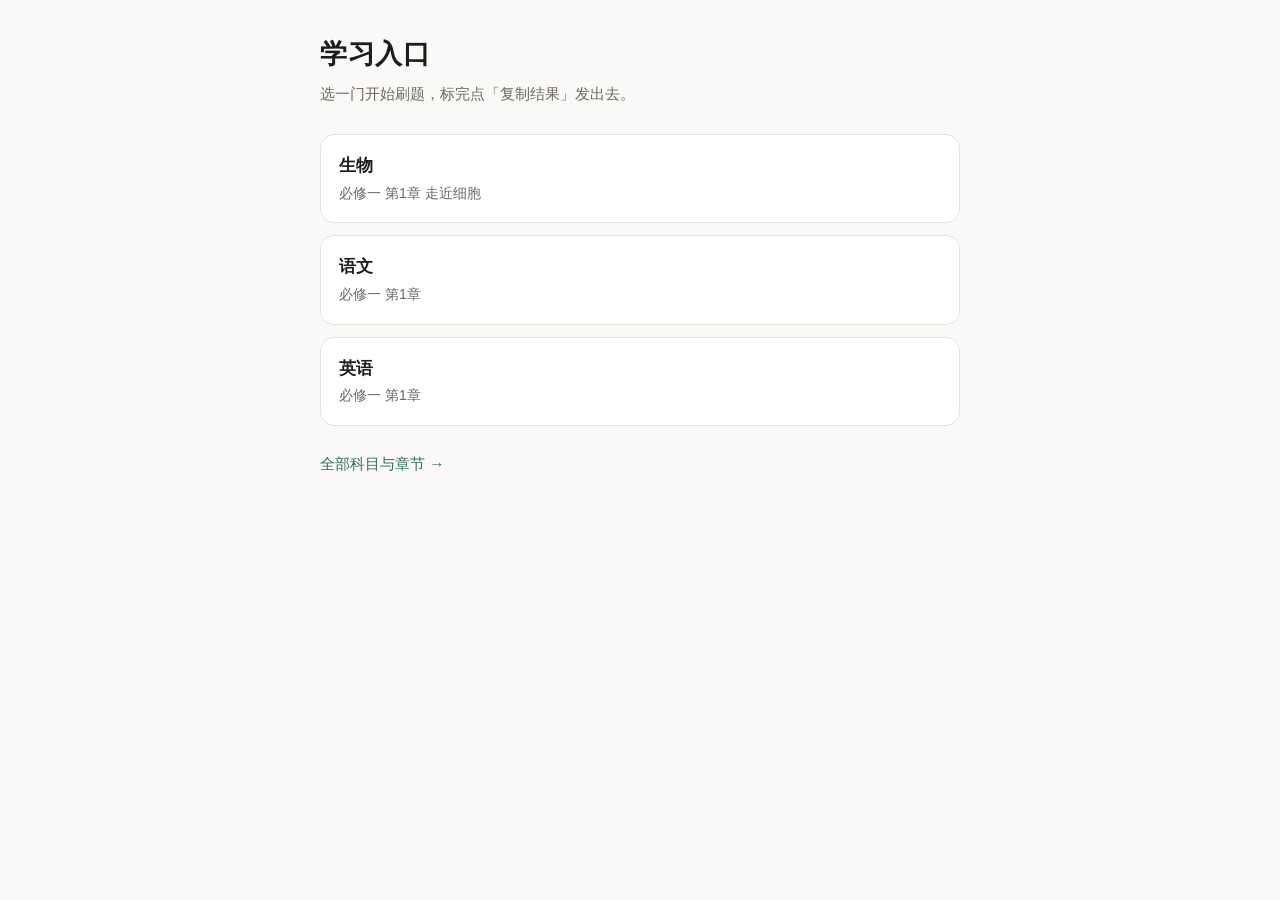
==== learn/index.html @ 6da57e15 "Add /learn entry page" ====
<!DOCTYPE html>
<html lang="zh-CN">
<head>
<meta charset="utf-8">
<meta name="viewport" content="width=device-width,initial-scale=1,viewport-fit=cover">
<meta name="apple-mobile-web-app-capable" content="yes">
<title>学习入口</title>
<style>
  :root { --bg:#faf9f7; --fg:#1d1c1a; --muted:#6b6862; --card:#fff; --line:#e6e2db; --accent:#2f6f5e; }
  @media (prefers-color-scheme: dark) {
    :root { --bg:#151412; --fg:#ece9e3; --muted:#9b968d; --card:#1f1d1a; --line:#302d28; --accent:#7fc3ae; }
  }
  * { box-sizing:border-box; }
  body { margin:0; background:var(--bg); color:var(--fg);
    font-family:-apple-system,BlinkMacSystemFont,"Segoe UI","PingFang SC","Hiragino Sans GB","Microsoft YaHei",sans-serif;
    line-height:1.6; padding:32px 20px 56px; }
  .wrap { max-width:640px; margin:0 auto; }
  h1 { font-size:1.7rem; margin:0 0 6px; letter-spacing:.02em; }
  .sub { color:var(--muted); margin:0 0 28px; font-size:.95rem; }
  .grid { display:grid; gap:12px; }
  .card { display:flex; flex-direction:column; gap:2px; text-decoration:none;
    background:var(--card); border:1px solid var(--line); border-radius:14px;
    padding:18px 18px; color:inherit; transition:border-color .15s, transform .15s; }
  .card:hover { border-color:var(--accent); transform:translateY(-1px); }
  .card strong { font-size:1.05rem; }
  .card span { color:var(--muted); font-size:.88rem; }
  .all { display:inline-block; margin-top:26px; color:var(--accent); text-decoration:none; font-size:.95rem; }
  .all:hover { text-decoration:underline; }
</style>
</head>
<body>
<div class="wrap">
  <h1>学习入口</h1>
  <p class="sub">选一门开始刷题，标完点「复制结果」发出去。</p>
  <div class="grid">
    <a class="card" href="../bio/1-1/"><strong>生物</strong><span>必修一 第1章 走近细胞</span></a>
    <a class="card" href="../chinese/1-1/"><strong>语文</strong><span>必修一 第1章</span></a>
    <a class="card" href="../english/1-1/"><strong>英语</strong><span>必修一 第1章</span></a>
  </div>
  <a class="all" href="../index.html">全部科目与章节 →</a>
</div>
</body>
</html>
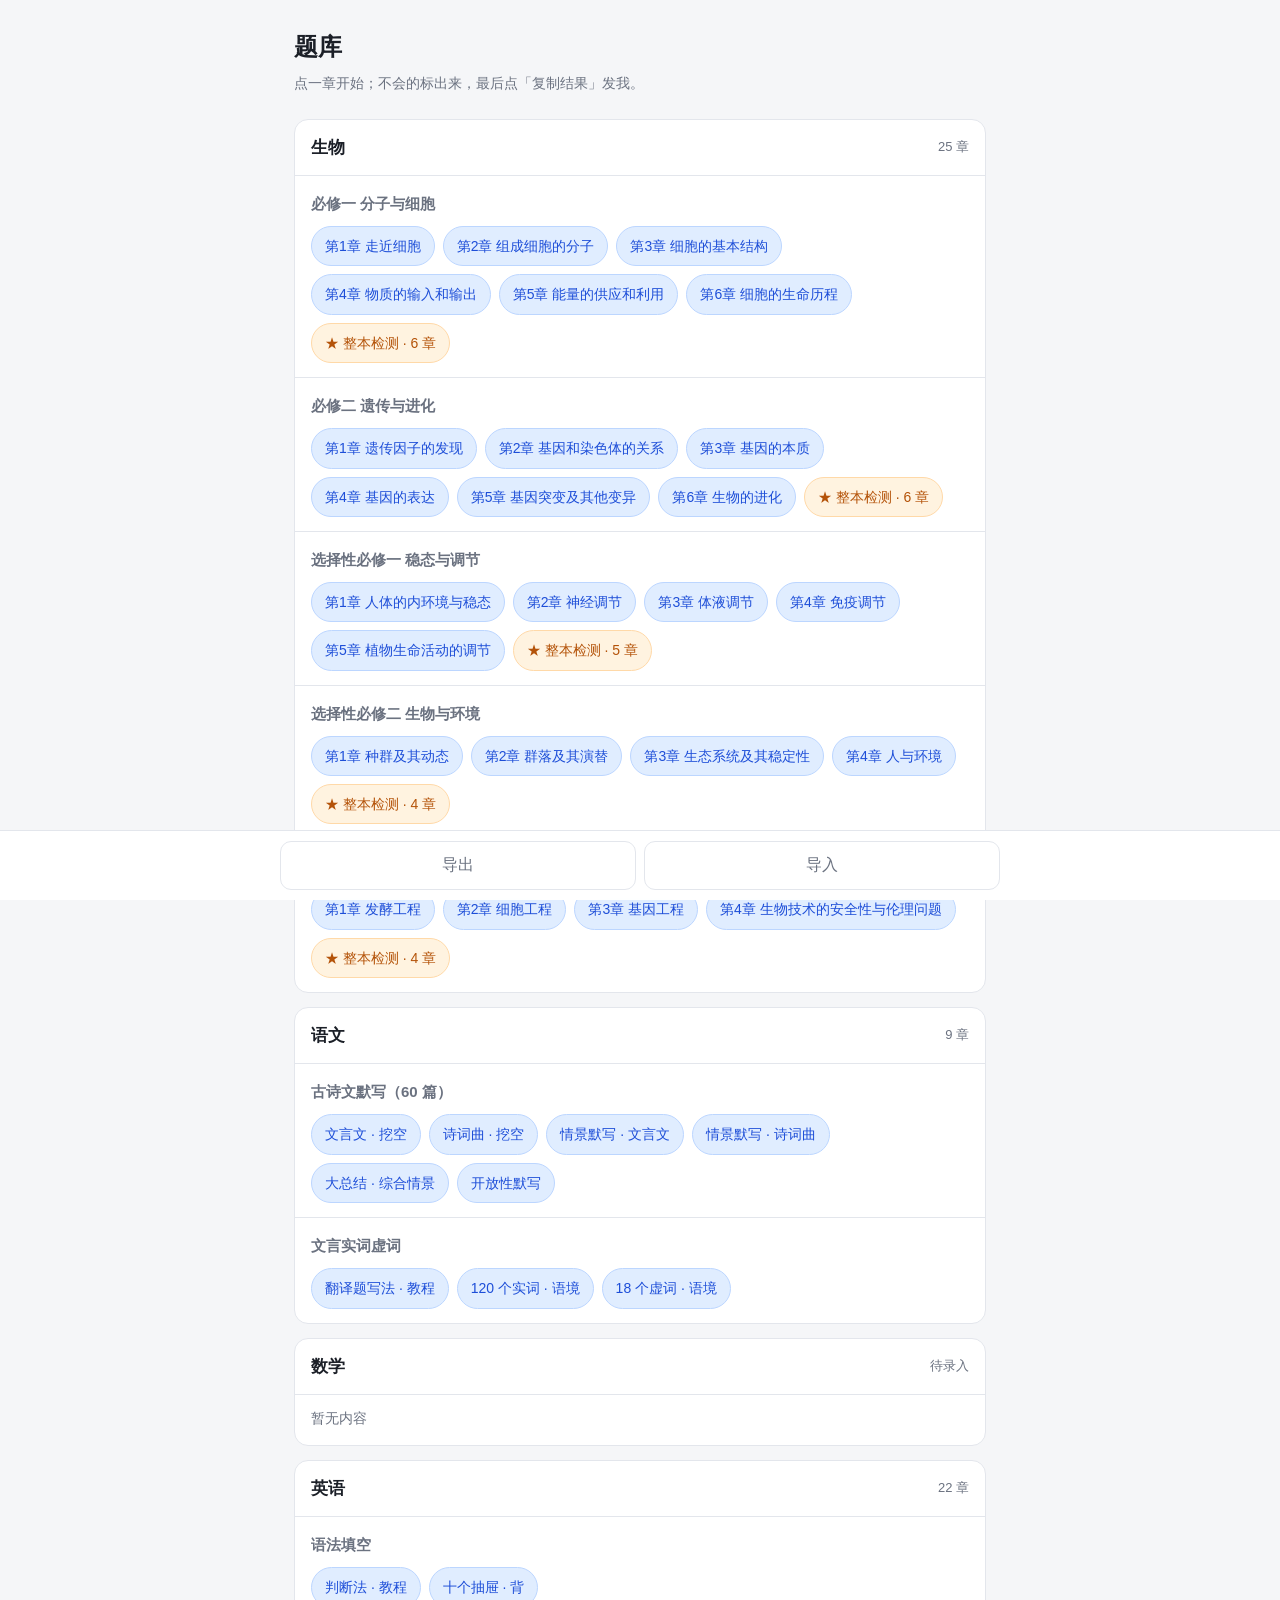
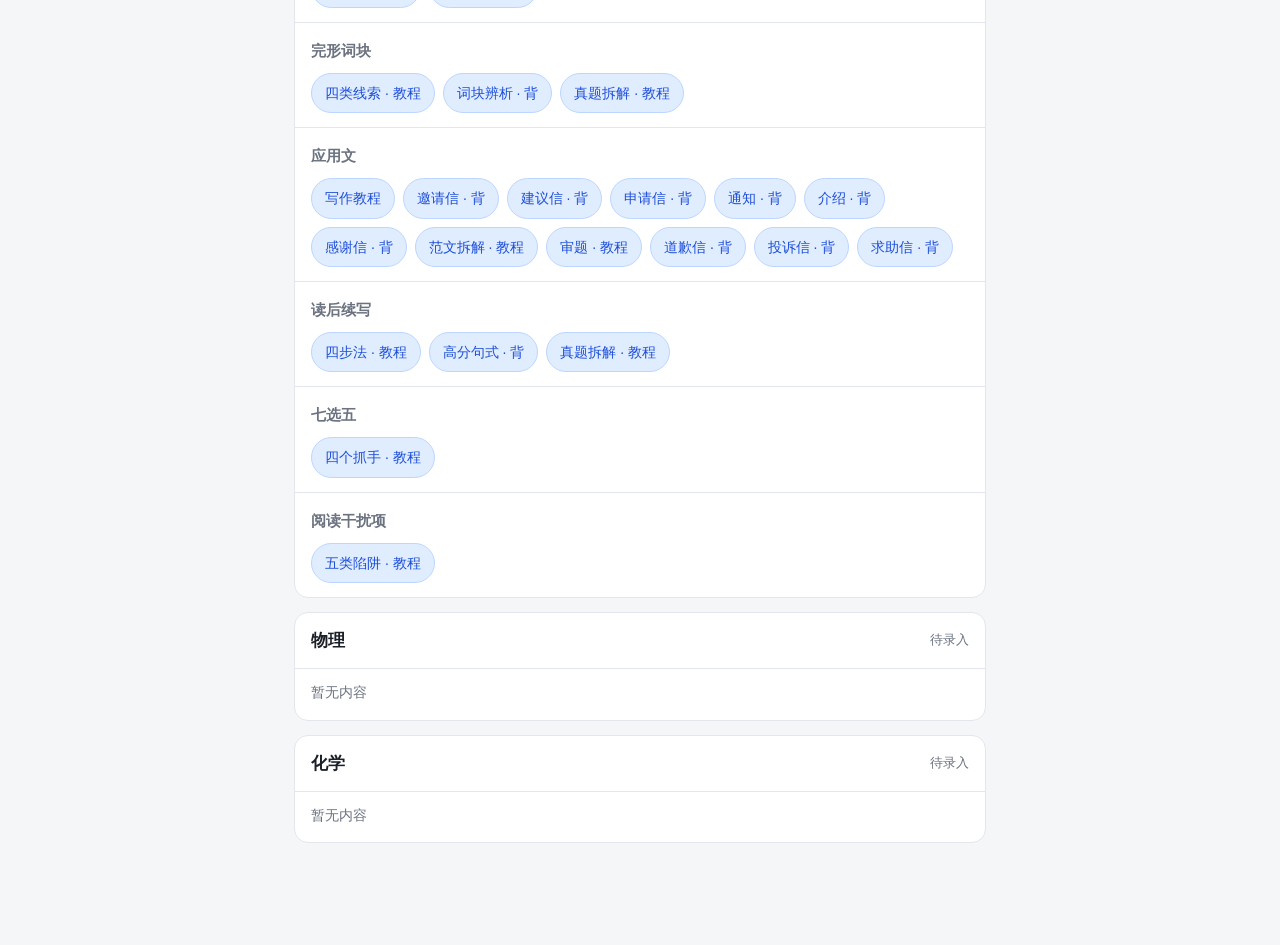
==== commit d0108bd2: "Move quiz site to /learn, replace root with blank Cloudflare page" ====
--- a/learn/index.html
+++ b/learn/index.html
@@ -4,40 +4,18 @@
 <meta charset="utf-8">
 <meta name="viewport" content="width=device-width,initial-scale=1,viewport-fit=cover">
 <meta name="apple-mobile-web-app-capable" content="yes">
-<title>学习入口</title>
-<style>
-  :root { --bg:#faf9f7; --fg:#1d1c1a; --muted:#6b6862; --card:#fff; --line:#e6e2db; --accent:#2f6f5e; }
-  @media (prefers-color-scheme: dark) {
-    :root { --bg:#151412; --fg:#ece9e3; --muted:#9b968d; --card:#1f1d1a; --line:#302d28; --accent:#7fc3ae; }
-  }
-  * { box-sizing:border-box; }
-  body { margin:0; background:var(--bg); color:var(--fg);
-    font-family:-apple-system,BlinkMacSystemFont,"Segoe UI","PingFang SC","Hiragino Sans GB","Microsoft YaHei",sans-serif;
-    line-height:1.6; padding:32px 20px 56px; }
-  .wrap { max-width:640px; margin:0 auto; }
-  h1 { font-size:1.7rem; margin:0 0 6px; letter-spacing:.02em; }
-  .sub { color:var(--muted); margin:0 0 28px; font-size:.95rem; }
-  .grid { display:grid; gap:12px; }
-  .card { display:flex; flex-direction:column; gap:2px; text-decoration:none;
-    background:var(--card); border:1px solid var(--line); border-radius:14px;
-    padding:18px 18px; color:inherit; transition:border-color .15s, transform .15s; }
-  .card:hover { border-color:var(--accent); transform:translateY(-1px); }
-  .card strong { font-size:1.05rem; }
-  .card span { color:var(--muted); font-size:.88rem; }
-  .all { display:inline-block; margin-top:26px; color:var(--accent); text-decoration:none; font-size:.95rem; }
-  .all:hover { text-decoration:underline; }
-</style>
+<title>题库</title>
+<link rel="stylesheet" href="assets/app.css?v=496ea648">
 </head>
-<body>
+<body data-page="home">
 <div class="wrap">
-  <h1>学习入口</h1>
-  <p class="sub">选一门开始刷题，标完点「复制结果」发出去。</p>
-  <div class="grid">
-    <a class="card" href="../bio/1-1/"><strong>生物</strong><span>必修一 第1章 走近细胞</span></a>
-    <a class="card" href="../chinese/1-1/"><strong>语文</strong><span>必修一 第1章</span></a>
-    <a class="card" href="../english/1-1/"><strong>英语</strong><span>必修一 第1章</span></a>
+  <div class="home-head">
+    <h1>题库</h1>
+    <p>点一章开始；不会的标出来，最后点「复制结果」发我。</p>
   </div>
-  <a class="all" href="../index.html">全部科目与章节 →</a>
+  <div id="root"></div>
 </div>
+<div class="toast"></div>
+<script src="assets/app.js?v=496ea648"></script>
 </body>
-</html>+</html>
--- a/learn/assets/app.css
+++ b/learn/assets/app.css
@@ -0,0 +1,104 @@
+:root{
+  --bg:#f5f6f8; --card:#fff; --line:#e3e6ec; --fg:#1b1f27; --dim:#6b7280;
+  --a:#2563eb; --ok:#16a34a; --mid:#d97706; --bad:#dc2626;
+}
+*{box-sizing:border-box;-webkit-tap-highlight-color:transparent}
+html,body{margin:0;padding:0}
+body{
+  background:var(--bg);color:var(--fg);
+  font:16px/1.6 -apple-system,BlinkMacSystemFont,"PingFang SC","Microsoft YaHei",sans-serif;
+  padding-bottom:88px;
+}
+a{color:var(--a);text-decoration:none}
+.wrap{max-width:720px;margin:0 auto;padding:0 14px}
+
+/* ---------- 首页 ---------- */
+.home-head{padding:28px 0 10px}
+.home-head h1{font-size:24px;margin:0 0 6px}
+.home-head p{margin:0;color:var(--dim);font-size:14px}
+.subj{background:var(--card);border:1px solid var(--line);border-radius:14px;margin:14px 0;overflow:hidden}
+.subj > h2{font-size:17px;margin:0;padding:14px 16px;border-bottom:1px solid var(--line);display:flex;justify-content:space-between;align-items:center}
+.subj > h2 .st{font-size:13px;color:var(--dim);font-weight:400}
+.book{padding:10px 16px 14px;border-bottom:1px solid var(--line)}
+.book:last-child{border-bottom:0}
+.book h3{font-size:15px;margin:6px 0 10px;color:var(--dim);font-weight:600}
+.chips{display:flex;flex-wrap:wrap;gap:8px}
+.chip{display:inline-block;padding:8px 13px;border-radius:999px;background:#eef2f7;color:var(--fg);font-size:14px;border:1px solid var(--line)}
+.chip.on{background:#e0edff;border-color:#bcd6ff;color:#1d4ed8}
+.chip.rev{background:#fff3e0;border-color:#ffd9a8;color:#b45309}
+.chip.rev::before{content:'★ '}
+.chip.off{background:#f5f5f5;color:#a0a4ab}
+.empty{color:var(--dim);font-size:14px;padding:2px 0}
+
+/* ---------- 章节页 ---------- */
+.bar{position:sticky;top:0;z-index:20;background:rgba(245,246,248,.94);backdrop-filter:blur(10px);border-bottom:1px solid var(--line)}
+.bar-in{max-width:720px;margin:0 auto;padding:10px 14px 8px}
+.bar-top{display:flex;align-items:baseline;gap:8px;justify-content:space-between}
+.bar-top .t{font-size:16px;font-weight:600}
+.bar-top .t small{display:block;font-weight:400;color:var(--dim);font-size:12px;margin-top:1px}
+.bar-top .p{font-size:13px;color:var(--dim);white-space:nowrap;padding-left:8px}
+.pbar{height:4px;background:#e6e9ef;border-radius:99px;margin-top:8px;overflow:hidden}
+.pbar i{display:block;height:100%;width:0;background:var(--a);transition:width .25s}
+.filters{display:flex;gap:6px;margin-top:8px;overflow-x:auto;-webkit-overflow-scrolling:touch;padding-bottom:2px}
+.filters .chip{padding:6px 11px;font-size:13px;white-space:nowrap;flex:0 0 auto}
+
+.qs{padding:12px 0 0}
+.q{background:var(--card);border:1px solid var(--line);border-radius:12px;padding:12px 13px;margin:0 0 10px}
+.q.m1{border-left:4px solid var(--ok)}
+.q.m2{border-left:4px solid var(--mid)}
+.q.m3{border-left:4px solid var(--bad)}
+.q .hd{display:flex;gap:8px;align-items:flex-start}
+.q .no{flex:0 0 auto;font-size:12px;color:#fff;background:#9aa3af;border-radius:6px;padding:2px 6px;margin-top:3px;font-variant-numeric:tabular-nums}
+.q.m1 .no{background:var(--ok)}.q.m2 .no{background:var(--mid)}.q.m3 .no{background:var(--bad)}
+.q .tx{flex:1;font-size:15.5px;line-height:1.55}
+.q .src{display:inline-block;font-size:11px;color:#1d4ed8;background:#e8f0ff;border-radius:5px;padding:1px 6px;margin:0 6px 4px 0;font-variant-numeric:tabular-nums}
+.q .tag{display:inline-block;font-size:11px;color:var(--dim);background:#f1f3f7;border-radius:5px;padding:1px 6px;margin-bottom:4px}
+.q .ans{display:none;margin-top:9px;padding:9px 11px;background:#f7f9fc;border:1px dashed #d7dde7;border-radius:9px;font-size:14px;color:#334155;white-space:pre-wrap}
+.q.open .ans{display:block}
+.q .ops{display:flex;gap:6px;margin-top:10px;flex-wrap:wrap}
+.op{flex:1 1 0;min-width:74px;padding:9px 4px;text-align:center;font-size:14px;border-radius:9px;border:1px solid var(--line);background:#fff;color:var(--fg);cursor:pointer}
+.op.ans{background:#eef5ff;border-color:#bcd6ff;color:#1d4ed8;font-weight:600;flex:0 0 auto;min-width:88px}
+.q .tx.tap{cursor:pointer}
+.op.s1{background:var(--ok);border-color:var(--ok);color:#fff}
+.op.s2{background:var(--mid);border-color:var(--mid);color:#fff}
+.op.s3{background:var(--bad);border-color:var(--bad);color:#fff}
+
+.footbar{position:fixed;left:0;right:0;bottom:0;z-index:30;background:rgba(255,255,255,.97);backdrop-filter:blur(10px);border-top:1px solid var(--line);padding:10px 14px calc(10px + env(safe-area-inset-bottom))}
+.footbar-in{max-width:720px;margin:0 auto;display:flex;gap:8px}
+.btn{flex:1;padding:13px 10px;border-radius:11px;border:1px solid var(--line);background:#fff;font-size:16px;font-weight:600;cursor:pointer;color:var(--fg)}
+.btn.primary{background:var(--a);border-color:var(--a);color:#fff}
+.btn.ghost{flex:0 0 auto;padding:13px 16px;color:var(--dim);font-weight:400}
+
+.toast{position:fixed;left:50%;bottom:104px;transform:translateX(-50%) translateY(10px);background:#111827;color:#fff;padding:10px 16px;border-radius:10px;font-size:14px;opacity:0;pointer-events:none;transition:opacity .2s,transform .2s;z-index:50}
+.toast.on{opacity:1;transform:translateX(-50%) translateY(0)}
+textarea.raw{position:fixed;inset:auto 0 0 0;height:45vh;z-index:60;display:none;margin:0;padding:12px;font:13px/1.5 ui-monospace,Menlo,monospace;border:0;border-top:2px solid var(--a)}
+textarea.raw.on{display:block}
+.done{padding:40px 0;text-align:center;color:var(--dim)}
+
+/* 教程页（sections）—— 可交互：分节 + 例题点开看思路 */
+.rd{margin:0 0 22px}
+.rd h2{font-size:17px;line-height:1.5;margin:22px 0 10px;padding-left:10px;border-left:3px solid var(--a)}
+.rd p{margin:8px 0;line-height:1.85;font-size:15px;color:var(--fg)}
+.rd .li{margin:6px 0 6px 13px;line-height:1.8;font-size:15px;color:var(--fg)}
+.rd .tip{margin:10px 0;padding:9px 12px;background:#fff8e6;border:1px solid #ffe2a8;border-radius:9px;font-size:14px;line-height:1.75}
+.rd pre.cd{margin:10px 0;padding:10px 12px;background:#f6f8fa;border-radius:9px;overflow:auto;font-size:13.5px;line-height:1.65;white-space:pre-wrap}
+.rd .ens{margin:9px 0 4px;padding:10px 12px;background:#eef5ff;border-left:3px solid var(--a);border-radius:8px;font-size:15px;line-height:1.75}
+.rd .zhs{margin:0 0 11px;padding:7px 12px;background:#f4f5f7;border-radius:8px;font-size:13.5px;line-height:1.7;color:var(--dim)}
+.navbox{display:flex;flex-wrap:wrap;gap:7px;margin:0 0 6px;padding:11px 12px;background:var(--card);border:1px solid var(--line);border-radius:11px}
+.navbox a{font-size:13px;padding:5px 10px;border:1px solid var(--line);border-radius:8px;color:var(--dim);background:#fafbfc}
+.ex{margin:13px 0;padding:12px 13px;background:#f8fafc;border:1px solid var(--line);border-radius:11px}
+.ex .ext{display:inline-block;font-size:11px;font-weight:700;color:#fff;background:var(--a);padding:2px 8px;border-radius:6px;margin-bottom:7px;letter-spacing:.5px}
+.ex .exq{font-size:15px;line-height:1.8;white-space:pre-wrap}
+.ex .exb{margin-top:10px;padding:8px 15px;font-size:14px;font-weight:600;border:1px solid var(--a);background:#fff;color:var(--a);border-radius:9px;cursor:pointer}
+.ex .exa{display:none;margin-top:10px;padding-top:10px;border-top:1px dashed var(--line)}
+.ex .exa.on{display:block}
+.ex .exs{position:relative;font-size:14.5px;line-height:1.85;margin:6px 0;padding-left:16px}
+.ex .exs:before{content:'▸';position:absolute;left:0;color:var(--a)}
+.ex .exa .tip{margin-top:9px}
+
+/* 学习 / 背诵页（items）—— 先学后背 */
+.row{display:flex;flex-wrap:wrap;align-items:baseline;gap:10px;padding:10px 12px;margin:7px 0;background:#fff;border:1px solid var(--line);border-radius:10px;cursor:pointer}
+.row .en{flex:1;min-width:140px;font-size:15px;line-height:1.65;color:var(--fg)}
+.row .zh{flex:1;min-width:120px;font-size:15px;line-height:1.65;color:var(--a)}
+.row .note{flex-basis:100%;font-size:13px;line-height:1.6;color:var(--dim)}
+
